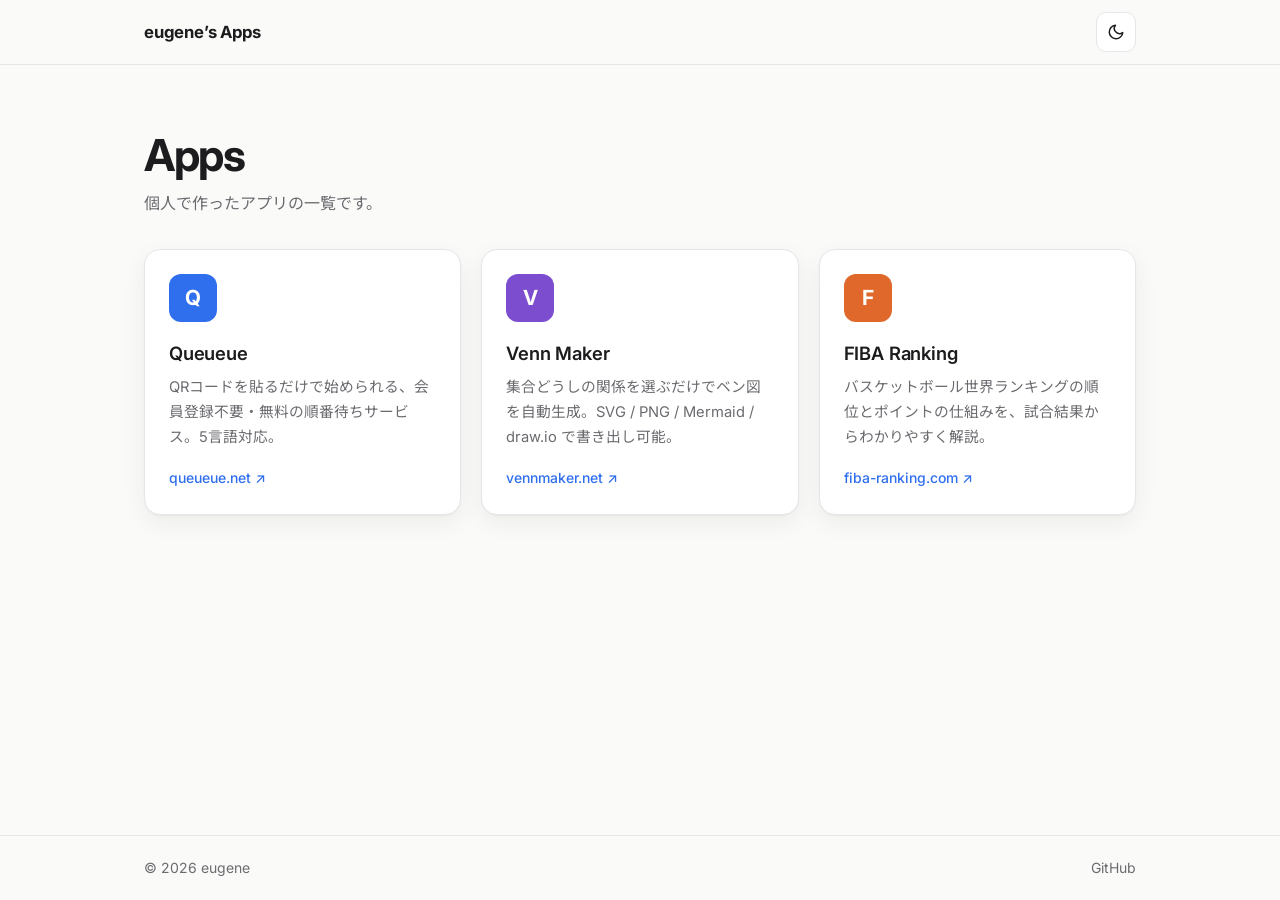
==== index.html @ 7d2ad306 "Add app list page Minimal static page listing Queueue, Venn Maker and FIBA Ranking, with light/dark " ====
<!doctype html>
<html lang="ja">
<head>
  <meta charset="utf-8">
  <meta name="viewport" content="width=device-width, initial-scale=1">
  <title>eugene’s Apps</title>
  <meta name="description" content="個人で作ったアプリの一覧です。">
  <meta property="og:title" content="eugene’s Apps">
  <meta property="og:description" content="個人で作ったアプリの一覧です。">
  <meta property="og:type" content="website">
  <meta name="color-scheme" content="light dark">
  <script>
    // 保存済みのテーマを描画前に反映（ちらつき防止）
    try {
      var t = localStorage.getItem("theme");
      if (t === "light" || t === "dark") document.documentElement.dataset.theme = t;
    } catch (e) {}
  </script>
  <link rel="preconnect" href="https://fonts.googleapis.com">
  <link rel="preconnect" href="https://fonts.gstatic.com" crossorigin>
  <link href="https://fonts.googleapis.com/css2?family=Inter:wght@400;500;600;700&family=Noto+Sans+JP:wght@400;500;700&display=swap" rel="stylesheet">
  <link rel="stylesheet" href="css/style.css">
</head>
<body>
  <header class="site-header">
    <div class="container header-inner">
      <a class="site-title" href="./">eugene’s Apps</a>
      <button class="theme-toggle" type="button" aria-label="ライト／ダークモードを切り替え">
        <svg class="icon-sun" viewBox="0 0 24 24" aria-hidden="true"><circle cx="12" cy="12" r="4"/><path d="M12 2v2M12 20v2M4.93 4.93l1.41 1.41M17.66 17.66l1.41 1.41M2 12h2M20 12h2M4.93 19.07l1.41-1.41M17.66 6.34l1.41-1.41"/></svg>
        <svg class="icon-moon" viewBox="0 0 24 24" aria-hidden="true"><path d="M21 12.79A9 9 0 1 1 11.21 3 7 7 0 0 0 21 12.79z"/></svg>
      </button>
    </div>
  </header>

  <main class="container">
    <section class="intro">
      <h1>Apps</h1>
      <p>個人で作ったアプリの一覧です。</p>
    </section>

    <ul class="app-grid" id="app-grid"></ul>
  </main>

  <footer class="site-footer">
    <div class="container footer-inner">
      <span>&copy; <span id="year"></span> eugene</span>
      <a href="https://github.com/eu-33-gene" target="_blank" rel="noopener">GitHub</a>
    </div>
  </footer>

  <script src="js/apps.js"></script>
  <script src="js/main.js"></script>
</body>
</html>
---- css/style.css ----
:root {
  --bg: #fafaf9;
  --surface: #ffffff;
  --text: #1c1c1e;
  --muted: #6b6b70;
  --border: #e6e6e8;
  --accent: #2f6fed;
  --shadow: 0 1px 2px rgba(0, 0, 0, 0.04), 0 8px 24px rgba(0, 0, 0, 0.06);
  --shadow-hover: 0 2px 4px rgba(0, 0, 0, 0.05), 0 16px 32px rgba(0, 0, 0, 0.1);
}

@media (prefers-color-scheme: dark) {
  :root:not([data-theme="light"]) {
    --bg: #111113;
    --surface: #1b1b1f;
    --text: #ededef;
    --muted: #9a9aa2;
    --border: #2c2c32;
    --accent: #6b9bff;
    --shadow: none;
    --shadow-hover: 0 12px 32px rgba(0, 0, 0, 0.5);
  }
}

:root[data-theme="dark"] {
  --bg: #111113;
  --surface: #1b1b1f;
  --text: #ededef;
  --muted: #9a9aa2;
  --border: #2c2c32;
  --accent: #6b9bff;
  --shadow: none;
  --shadow-hover: 0 12px 32px rgba(0, 0, 0, 0.5);
}

*,
*::before,
*::after {
  box-sizing: border-box;
}

html {
  -webkit-text-size-adjust: 100%;
}

body {
  margin: 0;
  min-height: 100vh;
  display: flex;
  flex-direction: column;
  background: var(--bg);
  color: var(--text);
  font-family: "Inter", "Noto Sans JP", system-ui, -apple-system, sans-serif;
  line-height: 1.7;
  transition: background-color 0.2s, color 0.2s;
}

a {
  color: inherit;
}

.container {
  width: 100%;
  max-width: 1040px;
  margin: 0 auto;
  padding: 0 24px;
}

/* Header */
.site-header {
  border-bottom: 1px solid var(--border);
}

.header-inner {
  display: flex;
  align-items: center;
  justify-content: space-between;
  height: 64px;
}

.site-title {
  font-weight: 700;
  font-size: 1.05rem;
  letter-spacing: -0.01em;
  text-decoration: none;
}

.theme-toggle {
  display: grid;
  place-items: center;
  width: 40px;
  height: 40px;
  padding: 0;
  border: 1px solid var(--border);
  border-radius: 10px;
  background: var(--surface);
  color: var(--text);
  cursor: pointer;
}

.theme-toggle svg {
  width: 18px;
  height: 18px;
  fill: none;
  stroke: currentColor;
  stroke-width: 2;
  stroke-linecap: round;
  stroke-linejoin: round;
}

.icon-sun {
  display: none;
}

:root[data-theme="dark"] .icon-sun {
  display: block;
}
:root[data-theme="dark"] .icon-moon {
  display: none;
}

@media (prefers-color-scheme: dark) {
  :root:not([data-theme="light"]) .icon-sun {
    display: block;
  }
  :root:not([data-theme="light"]) .icon-moon {
    display: none;
  }
}

/* Main */
main {
  flex: 1;
}

.intro {
  padding: 64px 0 32px;
}

.intro h1 {
  margin: 0 0 8px;
  font-size: clamp(2rem, 5vw, 2.75rem);
  font-weight: 700;
  letter-spacing: -0.03em;
  line-height: 1.2;
}

.intro p {
  margin: 0;
  color: var(--muted);
}

/* App grid */
.app-grid {
  list-style: none;
  margin: 0;
  padding: 0 0 80px;
  display: grid;
  grid-template-columns: repeat(auto-fill, minmax(280px, 1fr));
  gap: 20px;
}

.app-card {
  display: flex;
  flex-direction: column;
  gap: 16px;
  height: 100%;
  padding: 24px;
  border: 1px solid var(--border);
  border-radius: 16px;
  background: var(--surface);
  box-shadow: var(--shadow);
  text-decoration: none;
  transition: transform 0.2s ease, box-shadow 0.2s ease, border-color 0.2s ease;
}

.app-card:hover {
  transform: translateY(-3px);
  box-shadow: var(--shadow-hover);
}

.app-card:focus-visible {
  outline: 2px solid var(--accent);
  outline-offset: 3px;
}

.app-icon {
  display: grid;
  place-items: center;
  width: 48px;
  height: 48px;
  border-radius: 12px;
  background: var(--icon-bg, var(--accent));
  color: #fff;
  font-weight: 700;
  font-size: 1.3rem;
}

.app-body {
  display: flex;
  flex-direction: column;
  flex: 1;
}

.app-name {
  font-size: 1.15rem;
  font-weight: 600;
  letter-spacing: -0.01em;
}

.app-desc {
  margin-top: 6px;
  flex: 1;
  color: var(--muted);
  font-size: 0.92rem;
}

.app-link {
  margin-top: 16px;
  color: var(--accent);
  font-size: 0.875rem;
  font-weight: 500;
}

.app-link::after {
  content: " ↗";
}

/* Footer */
.site-footer {
  border-top: 1px solid var(--border);
  color: var(--muted);
  font-size: 0.875rem;
}

.footer-inner {
  display: flex;
  justify-content: space-between;
  align-items: center;
  height: 64px;
}

.site-footer a {
  text-decoration: none;
}

.site-footer a:hover {
  color: var(--text);
}

@media (max-width: 480px) {
  .container {
    padding: 0 16px;
  }
  .intro {
    padding: 40px 0 24px;
  }
}

@media (prefers-reduced-motion: reduce) {
  * {
    transition: none !important;
  }
}
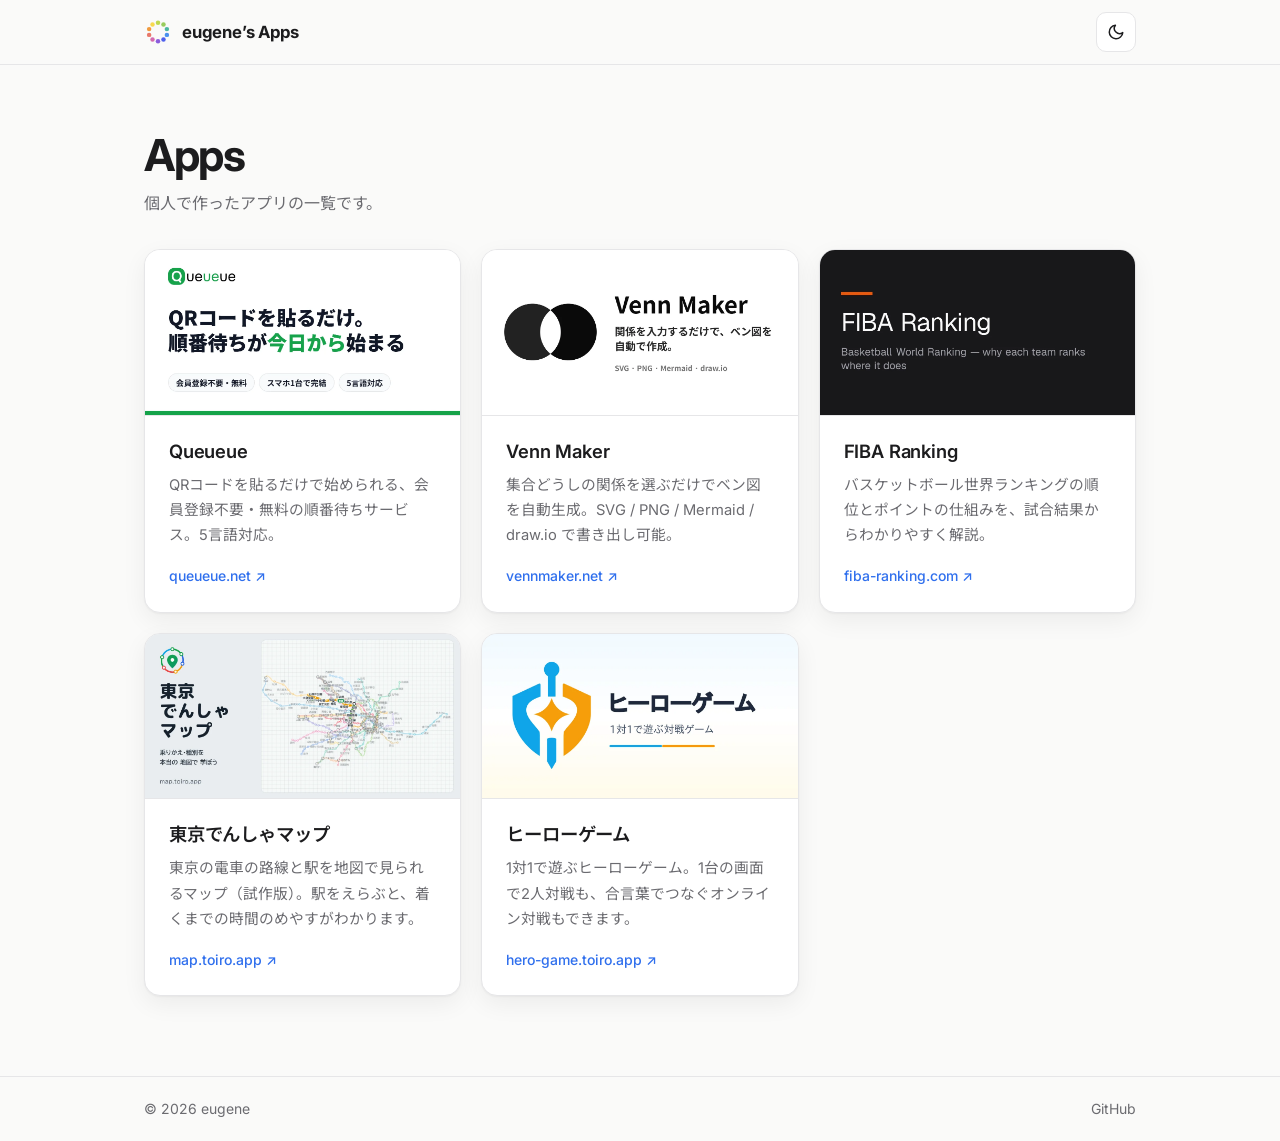
==== commit 95803032: "toiroのロゴ（十色の円）を追加し、ヘッダー・favicon・OGPに配置 Co-Authored-By: Claude Sonnet 5.5 <noreply@anthropic.com> Cla" ====
--- a/index.html
+++ b/index.html
@@ -8,6 +8,10 @@
   <meta property="og:title" content="eugene’s Apps">
   <meta property="og:description" content="個人で作ったアプリの一覧です。">
   <meta property="og:type" content="website">
+  <meta property="og:image" content="https://eu-33-gene.github.io/images/logo-512.png">
+  <link rel="icon" href="images/logo.svg" type="image/svg+xml">
+  <link rel="icon" href="images/favicon-32.png" type="image/png" sizes="32x32">
+  <link rel="apple-touch-icon" href="images/apple-touch-icon.png">
   <meta name="color-scheme" content="light dark">
   <script>
     // 保存済みのテーマを描画前に反映（ちらつき防止）
@@ -24,7 +28,10 @@
 <body>
   <header class="site-header">
     <div class="container header-inner">
-      <a class="site-title" href="./">eugene’s Apps</a>
+      <a class="site-title" href="./">
+        <img class="site-logo" src="images/logo.svg" alt="" width="28" height="28">
+        <span>eugene’s Apps</span>
+      </a>
       <button class="theme-toggle" type="button" aria-label="ライト／ダークモードを切り替え">
         <svg class="icon-sun" viewBox="0 0 24 24" aria-hidden="true"><circle cx="12" cy="12" r="4"/><path d="M12 2v2M12 20v2M4.93 4.93l1.41 1.41M17.66 17.66l1.41 1.41M2 12h2M20 12h2M4.93 19.07l1.41-1.41M17.66 6.34l1.41-1.41"/></svg>
         <svg class="icon-moon" viewBox="0 0 24 24" aria-hidden="true"><path d="M21 12.79A9 9 0 1 1 11.21 3 7 7 0 0 0 21 12.79z"/></svg>
--- a/css/style.css
+++ b/css/style.css
@@ -79,6 +79,9 @@
 }
 
 .site-title {
+  display: inline-flex;
+  align-items: center;
+  gap: 10px;
   font-weight: 700;
   font-size: 1.05rem;
   letter-spacing: -0.01em;
@@ -128,6 +131,12 @@
   }
 }
 
+.site-logo {
+  display: block;
+  width: 28px;
+  height: 28px;
+}
+
 /* Main */
 main {
   flex: 1;
@@ -196,6 +205,37 @@
   font-size: 1.3rem;
 }
 
+/* 画像付きカード：画像をカード上部に全幅で表示 */
+.app-card.has-thumb {
+  gap: 0;
+  padding: 0;
+  overflow: hidden;
+}
+
+.app-thumb {
+  display: block;
+  aspect-ratio: 1200 / 630;
+  overflow: hidden;
+  border-bottom: 1px solid var(--border);
+  background: var(--border);
+}
+
+.app-thumb img {
+  display: block;
+  width: 100%;
+  height: 100%;
+  object-fit: cover;
+  transition: transform 0.4s ease;
+}
+
+.app-card:hover .app-thumb img {
+  transform: scale(1.03);
+}
+
+.has-thumb .app-body {
+  padding: 20px 24px 24px;
+}
+
 .app-body {
   display: flex;
   flex-direction: column;
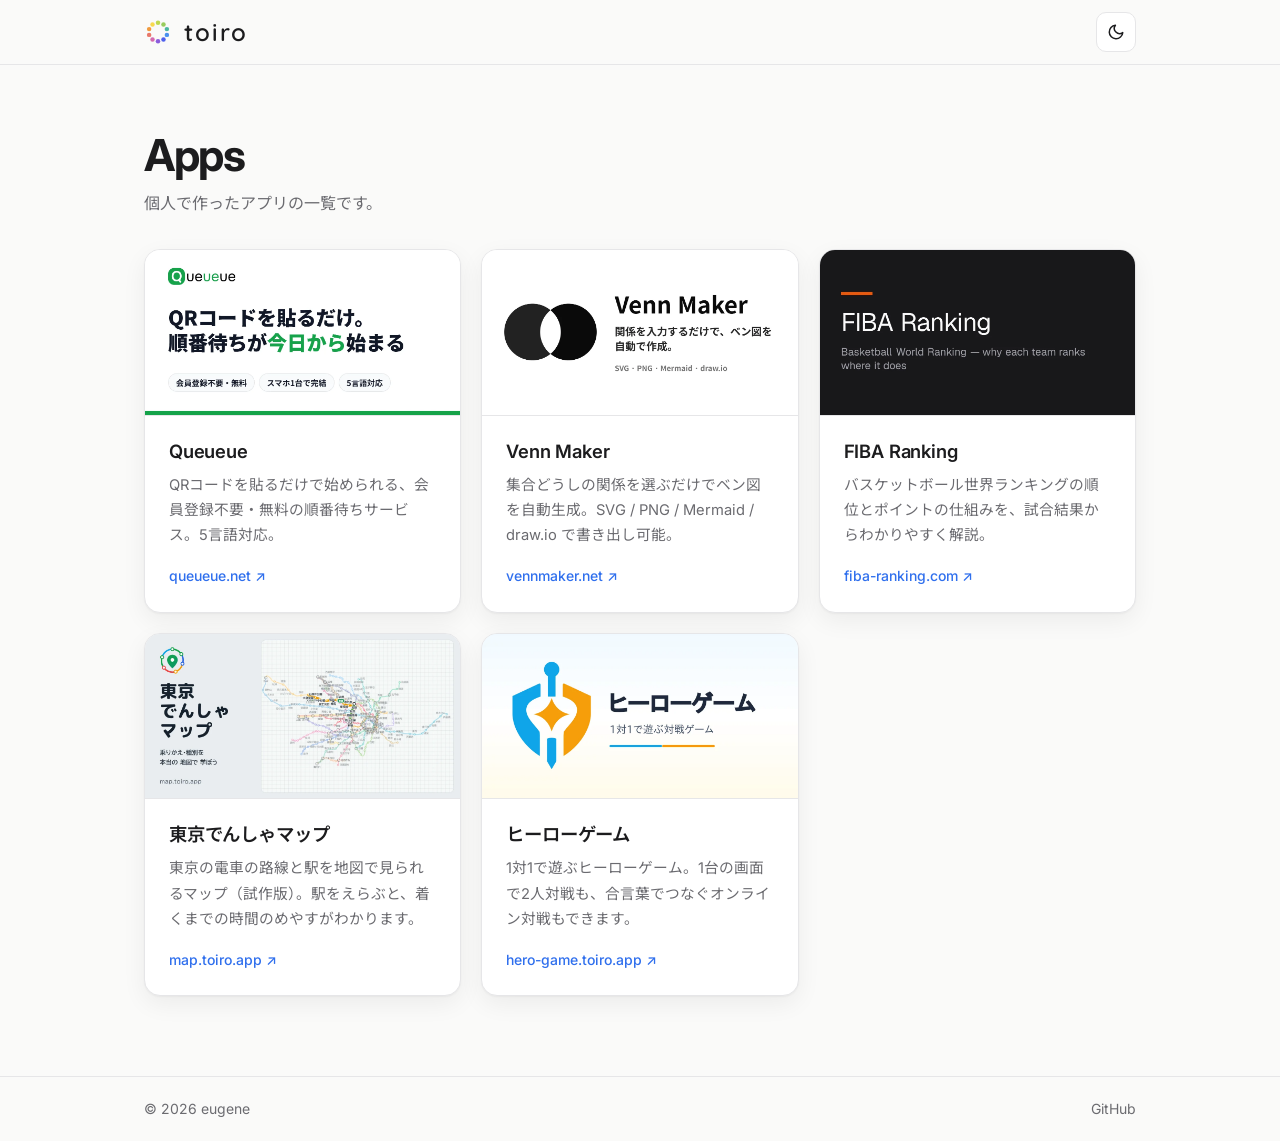
==== commit d19d5b12: "サイト名をtoiroに変更し、ロゴ文字にQuicksandを使用 Co-Authored-By: Claude Sonnet 5.5 <noreply@anthropic.com> Claude-Se" ====
--- a/index.html
+++ b/index.html
@@ -3,9 +3,9 @@
 <head>
   <meta charset="utf-8">
   <meta name="viewport" content="width=device-width, initial-scale=1">
-  <title>eugene’s Apps</title>
+  <title>toiro</title>
   <meta name="description" content="個人で作ったアプリの一覧です。">
-  <meta property="og:title" content="eugene’s Apps">
+  <meta property="og:title" content="toiro">
   <meta property="og:description" content="個人で作ったアプリの一覧です。">
   <meta property="og:type" content="website">
   <meta property="og:image" content="https://eu-33-gene.github.io/images/logo-512.png">
@@ -22,7 +22,7 @@
   </script>
   <link rel="preconnect" href="https://fonts.googleapis.com">
   <link rel="preconnect" href="https://fonts.gstatic.com" crossorigin>
-  <link href="https://fonts.googleapis.com/css2?family=Inter:wght@400;500;600;700&family=Noto+Sans+JP:wght@400;500;700&display=swap" rel="stylesheet">
+  <link href="https://fonts.googleapis.com/css2?family=Inter:wght@400;500;600;700&family=Quicksand:wght@600&family=Noto+Sans+JP:wght@400;500;700&display=swap" rel="stylesheet">
   <link rel="stylesheet" href="css/style.css">
 </head>
 <body>
@@ -30,7 +30,7 @@
     <div class="container header-inner">
       <a class="site-title" href="./">
         <img class="site-logo" src="images/logo.svg" alt="" width="28" height="28">
-        <span>eugene’s Apps</span>
+        <span>toiro</span>
       </a>
       <button class="theme-toggle" type="button" aria-label="ライト／ダークモードを切り替え">
         <svg class="icon-sun" viewBox="0 0 24 24" aria-hidden="true"><circle cx="12" cy="12" r="4"/><path d="M12 2v2M12 20v2M4.93 4.93l1.41 1.41M17.66 17.66l1.41 1.41M2 12h2M20 12h2M4.93 19.07l1.41-1.41M17.66 6.34l1.41-1.41"/></svg>
--- a/css/style.css
+++ b/css/style.css
@@ -81,10 +81,12 @@
 .site-title {
   display: inline-flex;
   align-items: center;
-  gap: 10px;
-  font-weight: 700;
-  font-size: 1.05rem;
-  letter-spacing: -0.01em;
+  gap: 12px;
+  font-family: "Quicksand", "Inter", "Noto Sans JP", system-ui, sans-serif;
+  font-weight: 600;
+  font-size: 1.5rem;
+  letter-spacing: 0.08em;
+  line-height: 1;
   text-decoration: none;
 }
 
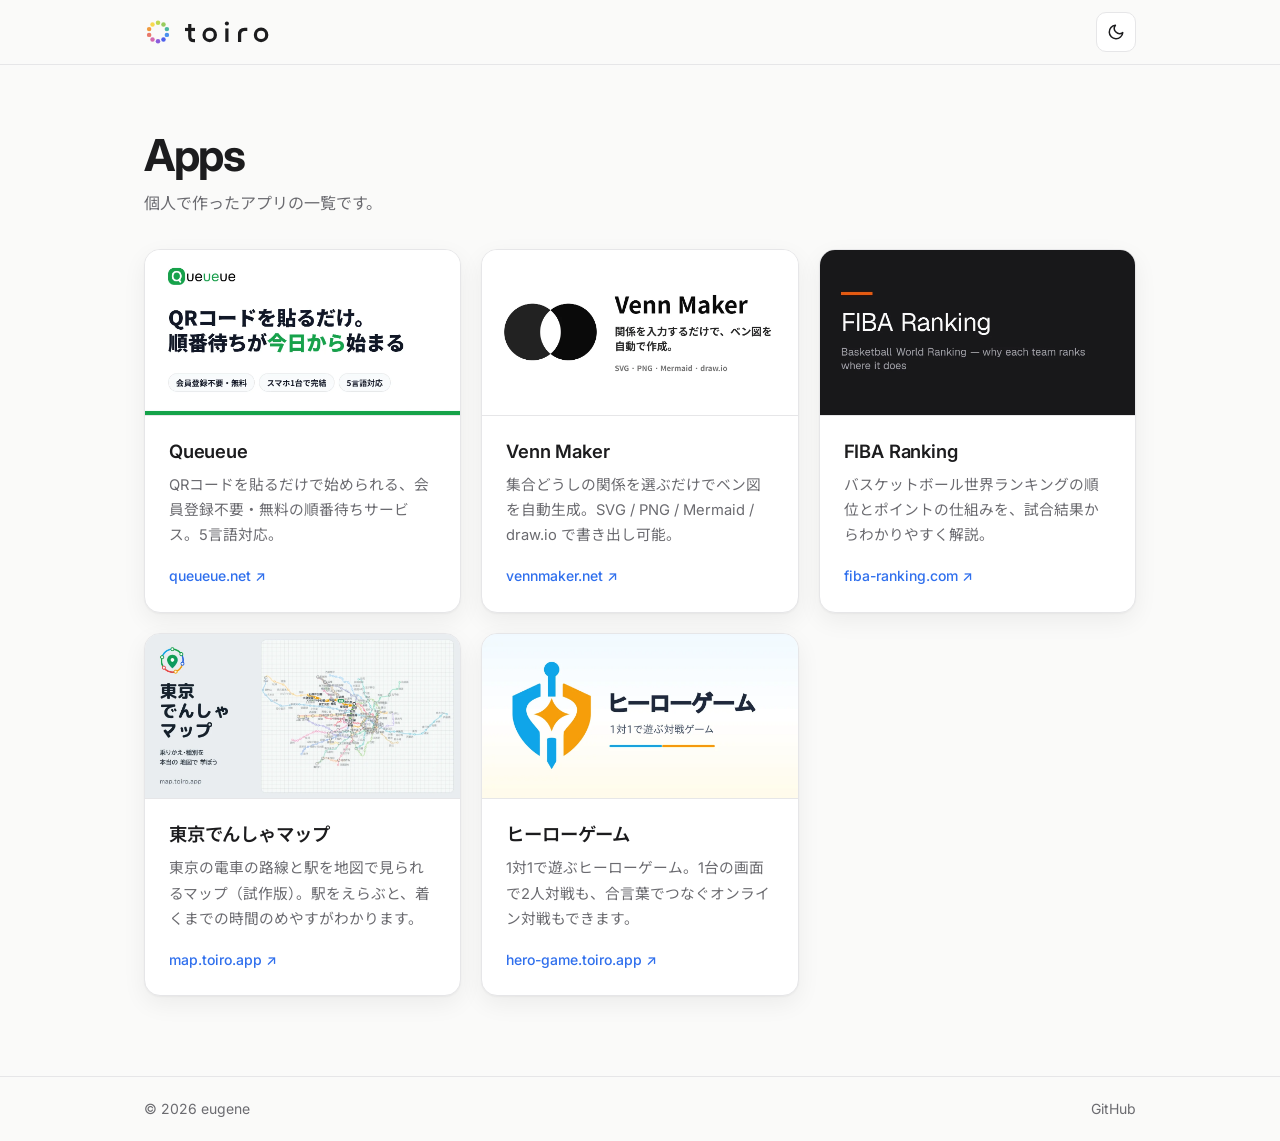
==== commit 0b626490: "ヘッダーのtoiroを画像どおりのSVGワードマークに変更 Co-Authored-By: Claude Sonnet 5.5 <noreply@anthropic.com> Claude-Sessi" ====
--- a/index.html
+++ b/index.html
@@ -22,7 +22,7 @@
   </script>
   <link rel="preconnect" href="https://fonts.googleapis.com">
   <link rel="preconnect" href="https://fonts.gstatic.com" crossorigin>
-  <link href="https://fonts.googleapis.com/css2?family=Inter:wght@400;500;600;700&family=Quicksand:wght@600&family=Noto+Sans+JP:wght@400;500;700&display=swap" rel="stylesheet">
+  <link href="https://fonts.googleapis.com/css2?family=Inter:wght@400;500;600;700&family=Noto+Sans+JP:wght@400;500;700&display=swap" rel="stylesheet">
   <link rel="stylesheet" href="css/style.css">
 </head>
 <body>
@@ -30,7 +30,17 @@
     <div class="container header-inner">
       <a class="site-title" href="./">
         <img class="site-logo" src="images/logo.svg" alt="" width="28" height="28">
-        <span>toiro</span>
+        <svg class="site-wordmark" viewBox="30 30 1010 260" role="img" aria-label="toiro">
+<g fill="none" stroke="currentColor" stroke-width="38">
+<path d="M98 66V212Q98 262 152 262H160"/>
+<path d="M42 130H160"/>
+<circle cx="334" cy="194" r="67"/>
+<path d="M537 118V277"/>
+<path d="M687 277V190Q687 129 748 129H778"/>
+<circle cx="941" cy="194" r="67"/>
+</g>
+<circle cx="537" cy="60" r="24" fill="currentColor"/>
+        </svg>
       </a>
       <button class="theme-toggle" type="button" aria-label="ライト／ダークモードを切り替え">
         <svg class="icon-sun" viewBox="0 0 24 24" aria-hidden="true"><circle cx="12" cy="12" r="4"/><path d="M12 2v2M12 20v2M4.93 4.93l1.41 1.41M17.66 17.66l1.41 1.41M2 12h2M20 12h2M4.93 19.07l1.41-1.41M17.66 6.34l1.41-1.41"/></svg>
--- a/css/style.css
+++ b/css/style.css
@@ -82,11 +82,6 @@
   display: inline-flex;
   align-items: center;
   gap: 12px;
-  font-family: "Quicksand", "Inter", "Noto Sans JP", system-ui, sans-serif;
-  font-weight: 600;
-  font-size: 1.5rem;
-  letter-spacing: 0.08em;
-  line-height: 1;
   text-decoration: none;
 }
 
@@ -133,6 +128,12 @@
   }
 }
 
+.site-wordmark {
+  display: block;
+  height: 22px;
+  width: auto;
+}
+
 .site-logo {
   display: block;
   width: 28px;
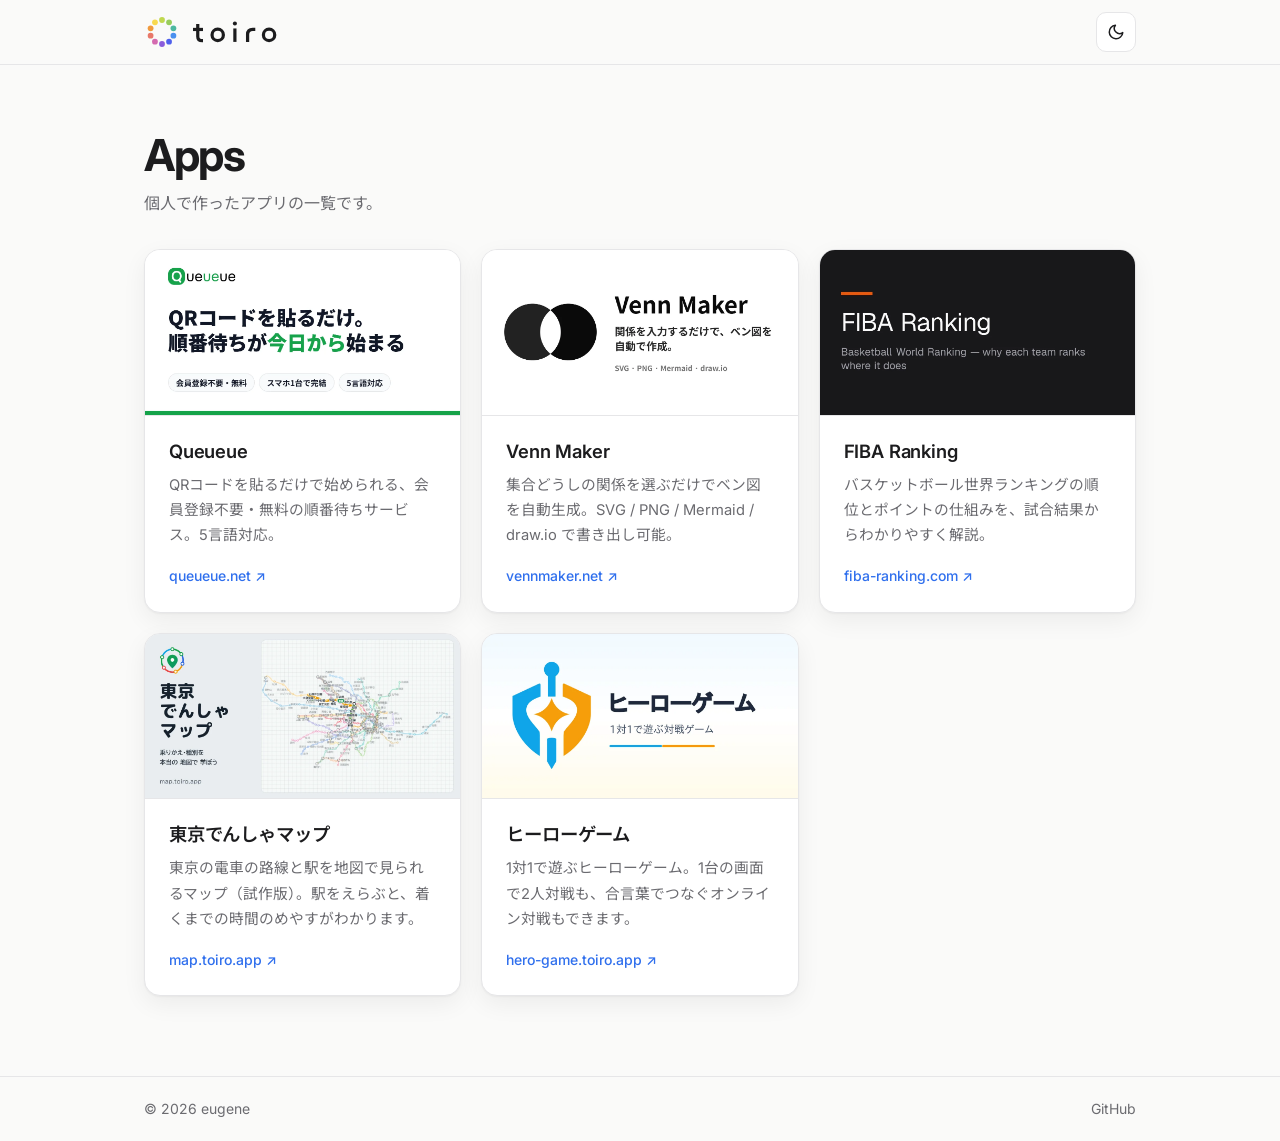
==== commit abe51334: "ヘッダーのロゴを36pxに拡大 Co-Authored-By: Claude Sonnet 5.5 <noreply@anthropic.com> Claude-Session: https://cl" ====
--- a/index.html
+++ b/index.html
@@ -29,7 +29,7 @@
   <header class="site-header">
     <div class="container header-inner">
       <a class="site-title" href="./">
-        <img class="site-logo" src="images/logo.svg" alt="" width="28" height="28">
+        <img class="site-logo" src="images/logo.svg" alt="" width="36" height="36">
         <svg class="site-wordmark" viewBox="30 30 1010 260" role="img" aria-label="toiro">
 <g fill="none" stroke="currentColor" stroke-width="38">
 <path d="M98 66V212Q98 262 152 262H160"/>
--- a/css/style.css
+++ b/css/style.css
@@ -136,8 +136,8 @@
 
 .site-logo {
   display: block;
-  width: 28px;
-  height: 28px;
+  width: 36px;
+  height: 36px;
 }
 
 /* Main */
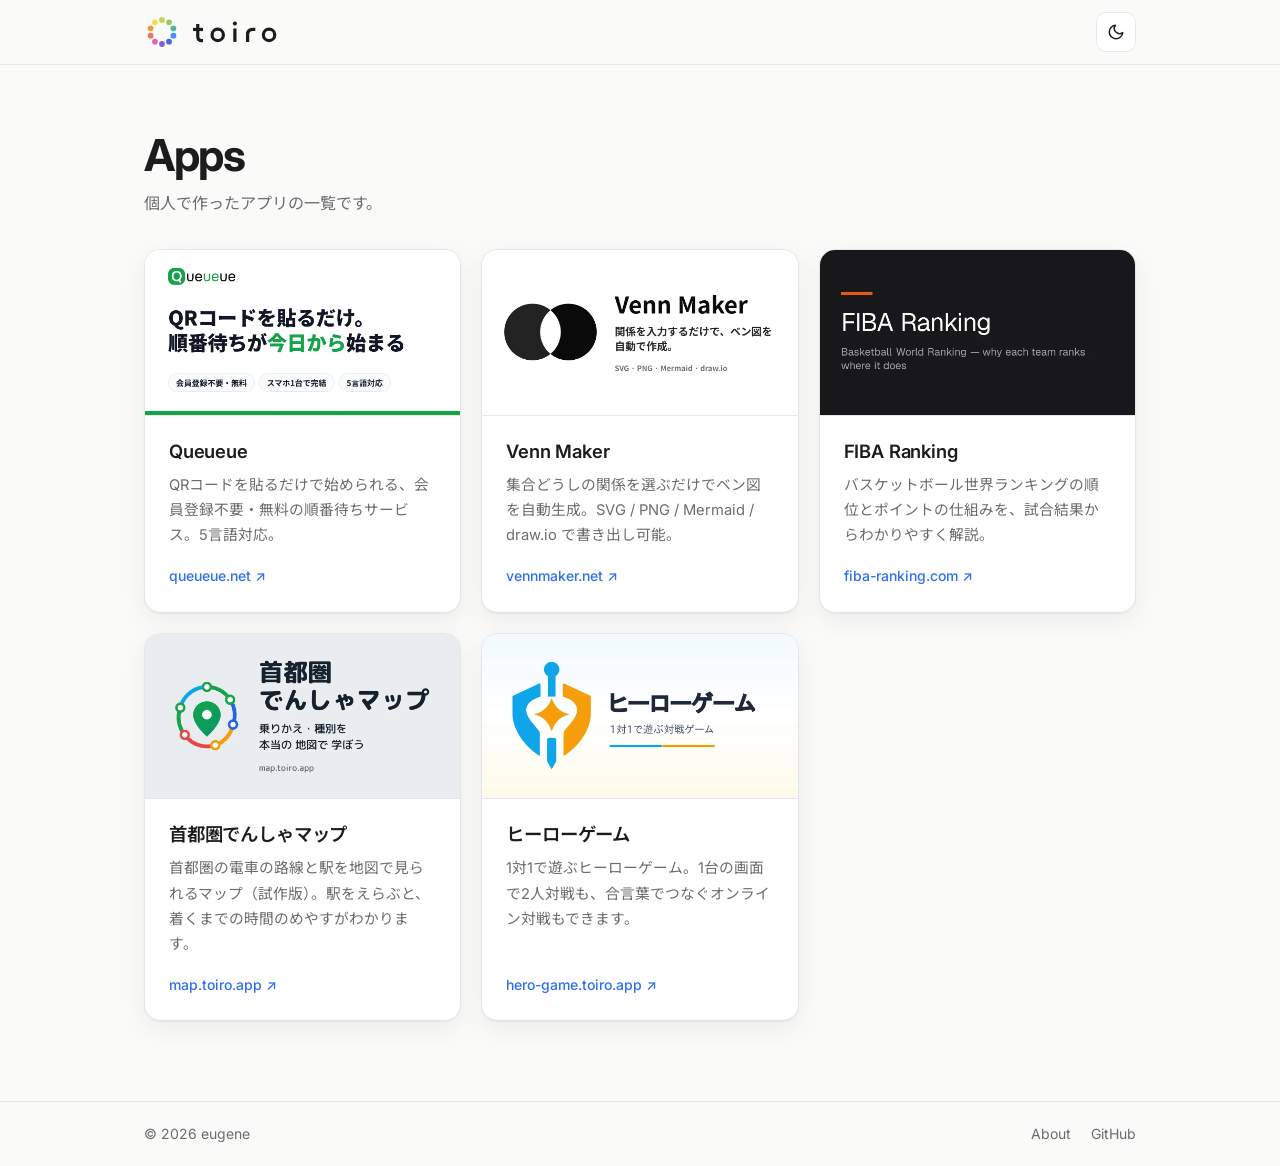
==== commit 7dcc4d56: "運営者ページ(About)を追加 Co-Authored-By: Claude Sonnet 5.5 <noreply@anthropic.com> Claude-Session: https://c" ====
--- a/index.html
+++ b/index.html
@@ -61,7 +61,10 @@
   <footer class="site-footer">
     <div class="container footer-inner">
       <span>&copy; <span id="year"></span> eugene</span>
-      <a href="https://github.com/eu-33-gene" target="_blank" rel="noopener">GitHub</a>
+      <span class="footer-links">
+        <a href="about/">About</a>
+        <a href="https://github.com/eu-33-gene" target="_blank" rel="noopener">GitHub</a>
+      </span>
     </div>
   </footer>
 
--- a/css/style.css
+++ b/css/style.css
@@ -291,6 +291,36 @@
   color: var(--text);
 }
 
+.footer-links {
+  display: flex;
+  gap: 20px;
+}
+
+/* About */
+.about {
+  max-width: 640px;
+  padding-bottom: 80px;
+}
+
+.about section + section {
+  margin-top: 40px;
+}
+
+.about h2 {
+  margin: 0 0 8px;
+  font-size: 1.15rem;
+  font-weight: 600;
+  letter-spacing: -0.01em;
+}
+
+.about p {
+  margin: 0 0 12px;
+}
+
+.about a {
+  color: var(--accent);
+}
+
 @media (max-width: 480px) {
   .container {
     padding: 0 16px;
